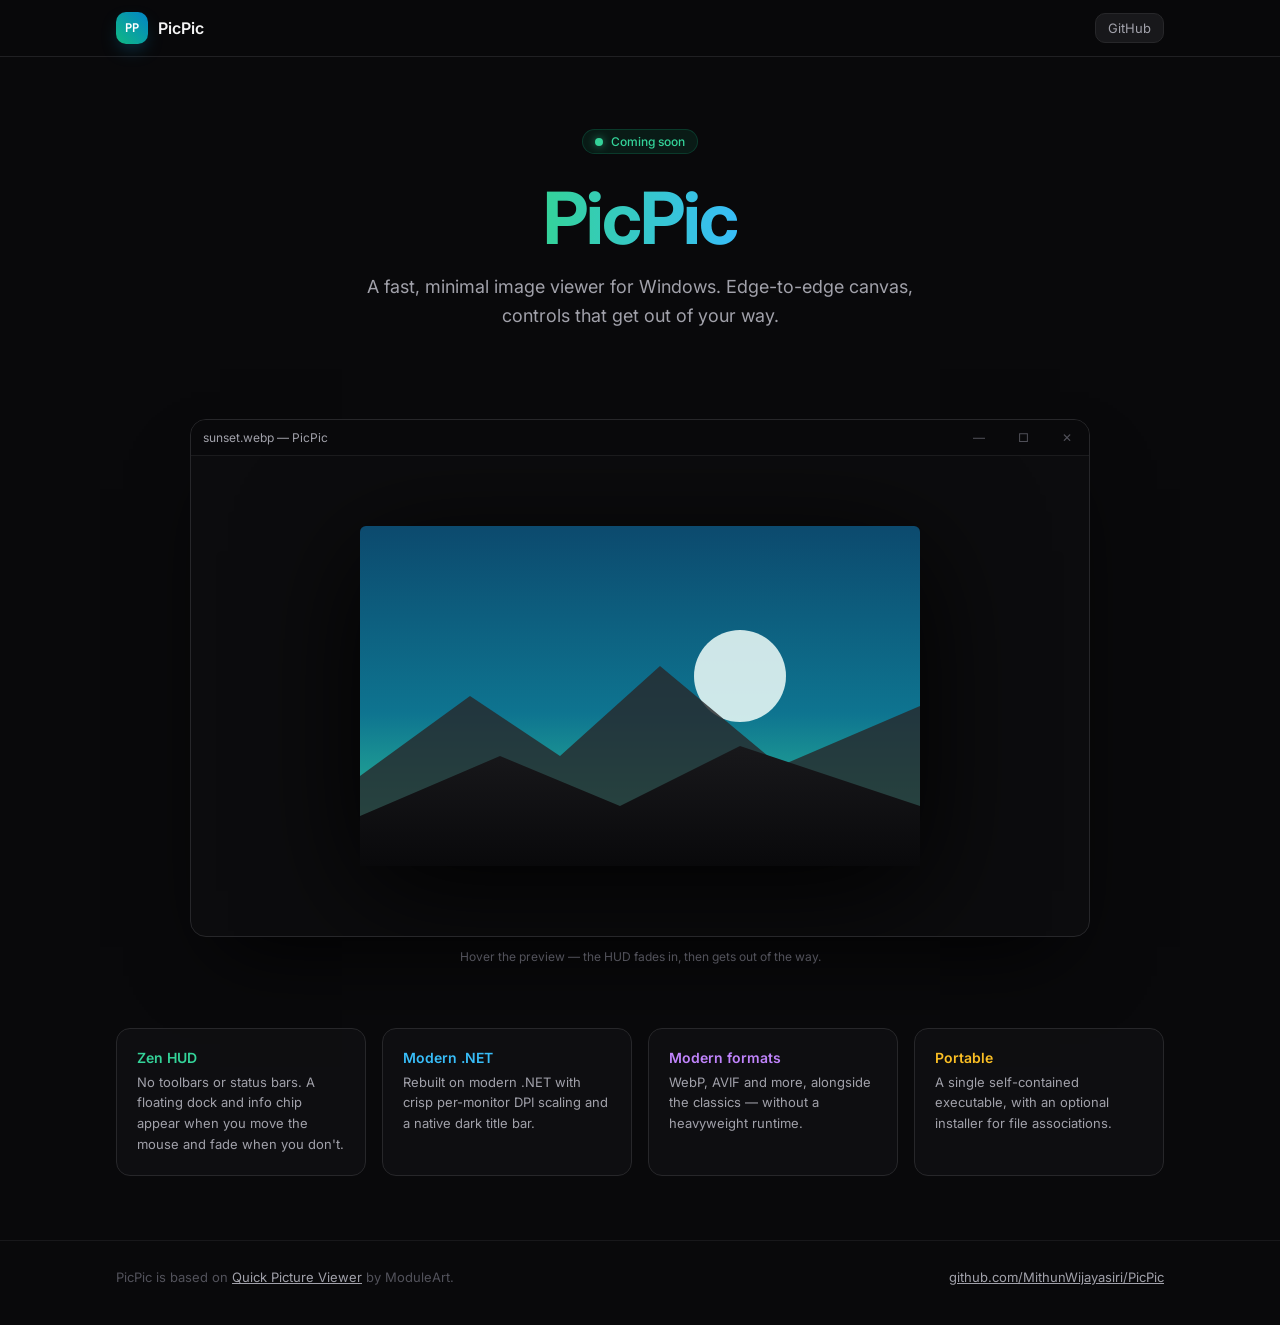
==== docs/index.html @ fc430e22 "chore: remove upstream packaging, funding and update checker Start PicPic as its own project with a " ====
<!DOCTYPE html>
<html lang="en">
<head>
  <meta charset="UTF-8">
  <meta name="viewport" content="width=device-width, initial-scale=1.0">
  <title>PicPic — Coming Soon</title>
  <meta name="description" content="PicPic is a fast, minimal image viewer for Windows. Coming soon.">
  <link rel="preconnect" href="https://fonts.googleapis.com">
  <link rel="preconnect" href="https://fonts.gstatic.com" crossorigin>
  <link href="https://fonts.googleapis.com/css2?family=Inter:wght@400;500;600;700&family=JetBrains+Mono:wght@400;500&display=swap" rel="stylesheet">
  <style>
    :root {
      --bg: #09090b;
      --canvas: #0c0c0e;
      --panel: rgba(22, 22, 26, 0.82);
      --line: rgba(255, 255, 255, 0.08);
      --text: #f4f4f5;
      --muted: #a1a1aa;
      --dim: #52525b;
      --emerald: #34d399;
      --sky: #38bdf8;
      --ease: cubic-bezier(0.16, 1, 0.3, 1);
    }
    * { box-sizing: border-box; margin: 0; padding: 0; }
    body {
      background: var(--bg);
      color: var(--text);
      font-family: 'Inter', system-ui, sans-serif;
      -webkit-font-smoothing: antialiased;
      min-height: 100vh;
    }
    ::selection { background: var(--sky); color: #fff; }
    a { color: inherit; }
    .mono { font-family: 'JetBrains Mono', ui-monospace, monospace; }
    .wrap { max-width: 1080px; margin: 0 auto; padding: 0 16px; }

    header {
      position: sticky; top: 0; z-index: 10;
      border-bottom: 1px solid rgba(39, 39, 42, 0.8);
      background: rgba(9, 9, 11, 0.8);
      backdrop-filter: blur(20px);
    }
    header .wrap { display: flex; align-items: center; justify-content: space-between; height: 56px; }
    .brand { display: flex; align-items: center; gap: 10px; font-weight: 600; text-decoration: none; }
    .logo {
      width: 32px; height: 32px; border-radius: 10px;
      background: linear-gradient(45deg, #10b981, #0284c7);
      box-shadow: 0 8px 20px -6px rgba(14, 165, 233, 0.4);
      display: grid; place-items: center;
      font-size: 12px; font-weight: 700; color: #fff;
    }
    .gh {
      font-size: 13px; color: var(--muted); text-decoration: none;
      padding: 6px 12px; border: 1px solid #27272a; border-radius: 10px; background: #18181b;
      transition: color .2s, border-color .2s;
    }
    .gh:hover { color: var(--text); border-color: #3f3f46; }

    .hero { text-align: center; padding: 72px 0 40px; }
    .pill {
      display: inline-flex; align-items: center; gap: 8px;
      font-size: 12px; font-weight: 500; color: var(--emerald);
      padding: 4px 12px; border-radius: 999px;
      background: rgba(16, 185, 129, 0.1); border: 1px solid rgba(16, 185, 129, 0.2);
    }
    .dot { width: 8px; height: 8px; border-radius: 50%; background: var(--emerald); box-shadow: 0 0 8px rgba(52, 211, 153, 0.6); }
    h1 { font-size: clamp(40px, 8vw, 72px); font-weight: 700; letter-spacing: -0.03em; margin: 20px 0 12px; }
    h1 span { background: linear-gradient(90deg, var(--emerald), var(--sky)); -webkit-background-clip: text; background-clip: text; color: transparent; }
    .lead { font-size: 18px; color: var(--muted); max-width: 560px; margin: 0 auto; line-height: 1.6; }

    /* Mock window */
    .window {
      margin: 48px auto 0; max-width: 900px;
      border: 1px solid #27272a; border-radius: 16px; overflow: hidden;
      background: var(--canvas);
      box-shadow: 0 40px 80px -30px rgba(0, 0, 0, 0.9);
    }
    .titlebar {
      height: 36px; display: flex; align-items: center; justify-content: space-between;
      padding-left: 12px; background: rgba(9, 9, 11, 0.8); border-bottom: 1px solid rgba(39, 39, 42, 0.6);
      font-size: 12px; color: var(--muted);
    }
    .controls { display: flex; height: 100%; }
    .controls i { width: 44px; display: grid; place-items: center; font-style: normal; color: var(--dim); }
    .viewport {
      position: relative; height: clamp(280px, 52vw, 480px);
      display: grid; place-items: center; overflow: hidden;
    }
    .viewport svg.art { width: 70%; max-width: 560px; height: auto; filter: drop-shadow(0 25px 60px rgba(0, 0, 0, 0.95)); }
    .glass {
      background: var(--panel); backdrop-filter: blur(20px);
      box-shadow: 0 20px 40px -15px rgba(0, 0, 0, 0.7), 0 0 0 1px rgba(255, 255, 255, 0.09);
    }
    .hud { transition: opacity .35s var(--ease), transform .35s var(--ease); }
    .chip {
      position: absolute; top: 16px; left: 16px;
      display: flex; align-items: center; gap: 10px;
      padding: 6px 12px; border-radius: 12px; font-size: 11px; color: var(--muted);
    }
    .chip b { color: #fff; font-weight: 500; }
    .chip .sep { color: var(--dim); }
    .dock {
      position: absolute; bottom: 20px; left: 50%; transform: translateX(-50%);
      display: flex; align-items: center; gap: 2px; padding: 6px; border-radius: 16px;
    }
    .dock span { padding: 7px 9px; border-radius: 10px; color: #d4d4d8; font-size: 12px; line-height: 1; }
    .dock .zoom { color: var(--sky); border: 1px solid rgba(56, 189, 248, 0.2); background: rgba(255, 255, 255, 0.05); }
    .dock .bar { width: 1px; height: 18px; padding: 0; margin: 0 4px; background: rgba(255, 255, 255, 0.1); }
    .dock svg { width: 16px; height: 16px; display: block; }
    .window:not(:hover) .chip { opacity: 0; }
    .window:not(:hover) .dock { opacity: 0; transform: translate(-50%, 16px); }
    .hint { text-align: center; margin-top: 12px; font-size: 12px; color: var(--dim); }

    /* Features */
    .features { display: grid; grid-template-columns: repeat(auto-fit, minmax(220px, 1fr)); gap: 16px; padding: 64px 0; }
    .card { padding: 20px; border-radius: 14px; background: rgba(24, 24, 27, 0.4); border: 1px solid #27272a; }
    .card h3 { font-size: 14px; font-weight: 600; margin-bottom: 6px; }
    .card p { font-size: 13px; color: var(--muted); line-height: 1.6; }
    .c1 { color: var(--emerald); } .c2 { color: var(--sky); } .c3 { color: #c084fc; } .c4 { color: #fbbf24; }

    footer { border-top: 1px solid #18181b; padding: 28px 0 40px; font-size: 13px; color: var(--dim); }
    footer .wrap { display: flex; flex-wrap: wrap; gap: 8px 24px; justify-content: space-between; }
    footer a { color: var(--muted); }
    footer a:hover { color: var(--text); }

    @media (prefers-reduced-motion: reduce) { .hud { transition: none; } }
    @media (max-width: 640px) {
      .dock .opt { display: none; }
      .chip .opt { display: none; }
    }
  </style>
</head>
<body>

  <header>
    <div class="wrap">
      <a class="brand" href="./"><span class="logo mono">PP</span>PicPic</a>
      <a class="gh" href="https://github.com/MithunWijayasiri/PicPic">GitHub</a>
    </div>
  </header>

  <main class="wrap">
    <section class="hero">
      <span class="pill"><span class="dot"></span>Coming soon</span>
      <h1><span>PicPic</span></h1>
      <p class="lead">A fast, minimal image viewer for Windows. Edge-to-edge canvas, controls that get out of your way.</p>
    </section>

    <div class="window" aria-label="PicPic preview">
      <div class="titlebar">
        <span>sunset.webp — PicPic</span>
        <div class="controls" aria-hidden="true"><i>&#8212;</i><i>&#9633;</i><i>&#10005;</i></div>
      </div>
      <div class="viewport">
        <svg class="art" viewBox="0 0 560 340" aria-hidden="true">
          <defs>
            <linearGradient id="sky" x1="0" y1="0" x2="0" y2="1">
              <stop offset="0" stop-color="#0c4a6e"/>
              <stop offset="0.55" stop-color="#0e7490"/>
              <stop offset="1" stop-color="#34d399"/>
            </linearGradient>
            <linearGradient id="hill" x1="0" y1="0" x2="0" y2="1">
              <stop offset="0" stop-color="#18181b"/>
              <stop offset="1" stop-color="#09090b"/>
            </linearGradient>
          </defs>
          <rect width="560" height="340" rx="6" fill="url(#sky)"/>
          <circle cx="380" cy="150" r="46" fill="#f0fdfa" opacity="0.85"/>
          <path d="M0 250 L110 170 L200 230 L300 140 L420 240 L560 180 L560 340 L0 340 Z" fill="#27272a" opacity="0.8"/>
          <path d="M0 290 L140 230 L260 280 L380 220 L560 280 L560 340 L0 340 Z" fill="url(#hill)"/>
        </svg>

        <div class="chip glass hud mono">
          <span class="dot"></span>
          <b>sunset.webp</b>
          <span class="sep opt">•</span><span class="opt">3840 × 2160</span>
          <span class="sep opt">•</span><span class="opt">1.2 MB</span>
        </div>

        <div class="dock glass hud mono" aria-hidden="true">
          <span><svg fill="none" stroke="currentColor" stroke-width="2" viewBox="0 0 24 24"><path stroke-linecap="round" stroke-linejoin="round" d="M15 19l-7-7 7-7"/></svg></span>
          <span style="color:var(--muted)"><b style="color:#fff;font-weight:500">7</b> / 48</span>
          <span><svg fill="none" stroke="currentColor" stroke-width="2" viewBox="0 0 24 24"><path stroke-linecap="round" stroke-linejoin="round" d="M9 5l7 7-7 7"/></svg></span>
          <span class="bar"></span>
          <span class="opt"><svg fill="none" stroke="currentColor" stroke-width="2" viewBox="0 0 24 24"><path stroke-linecap="round" d="M20 12H4"/></svg></span>
          <span class="zoom">78%</span>
          <span class="opt"><svg fill="none" stroke="currentColor" stroke-width="2" viewBox="0 0 24 24"><path stroke-linecap="round" d="M12 4v16m8-8H4"/></svg></span>
          <span class="bar opt"></span>
          <span class="opt"><svg fill="none" stroke="currentColor" stroke-width="2" viewBox="0 0 24 24"><path stroke-linecap="round" stroke-linejoin="round" d="M4 4v5h.582m15.356 2A8.001 8.001 0 004.582 9m0 0H9m11 11v-5h-.581m0 0a8.003 8.003 0 01-15.357-2m15.357 2H15"/></svg></span>
          <span>1:1</span>
          <span><svg fill="none" stroke="currentColor" stroke-width="2" viewBox="0 0 24 24"><path stroke-linecap="round" stroke-linejoin="round" d="M3 8V4m0 0h4M3 4l6 6m12-6h-4m4 0v4m0-4l-6 6M3 16v4m0 0h4m-4 0l6-6m12 6l-6-6m6 6v-4m0 4h-4"/></svg></span>
        </div>
      </div>
    </div>
    <p class="hint">Hover the preview — the HUD fades in, then gets out of the way.</p>

    <section class="features">
      <div class="card"><h3 class="c1">Zen HUD</h3><p>No toolbars or status bars. A floating dock and info chip appear when you move the mouse and fade when you don't.</p></div>
      <div class="card"><h3 class="c2">Modern .NET</h3><p>Rebuilt on modern .NET with crisp per-monitor DPI scaling and a native dark title bar.</p></div>
      <div class="card"><h3 class="c3">Modern formats</h3><p>WebP, AVIF and more, alongside the classics — without a heavyweight runtime.</p></div>
      <div class="card"><h3 class="c4">Portable</h3><p>A single self-contained executable, with an optional installer for file associations.</p></div>
    </section>
  </main>

  <footer>
    <div class="wrap">
      <span>PicPic is based on <a href="https://github.com/ModuleArt/quick-picture-viewer">Quick Picture Viewer</a> by ModuleArt.</span>
      <a href="https://github.com/MithunWijayasiri/PicPic">github.com/MithunWijayasiri/PicPic</a>
    </div>
  </footer>

</body>
</html>
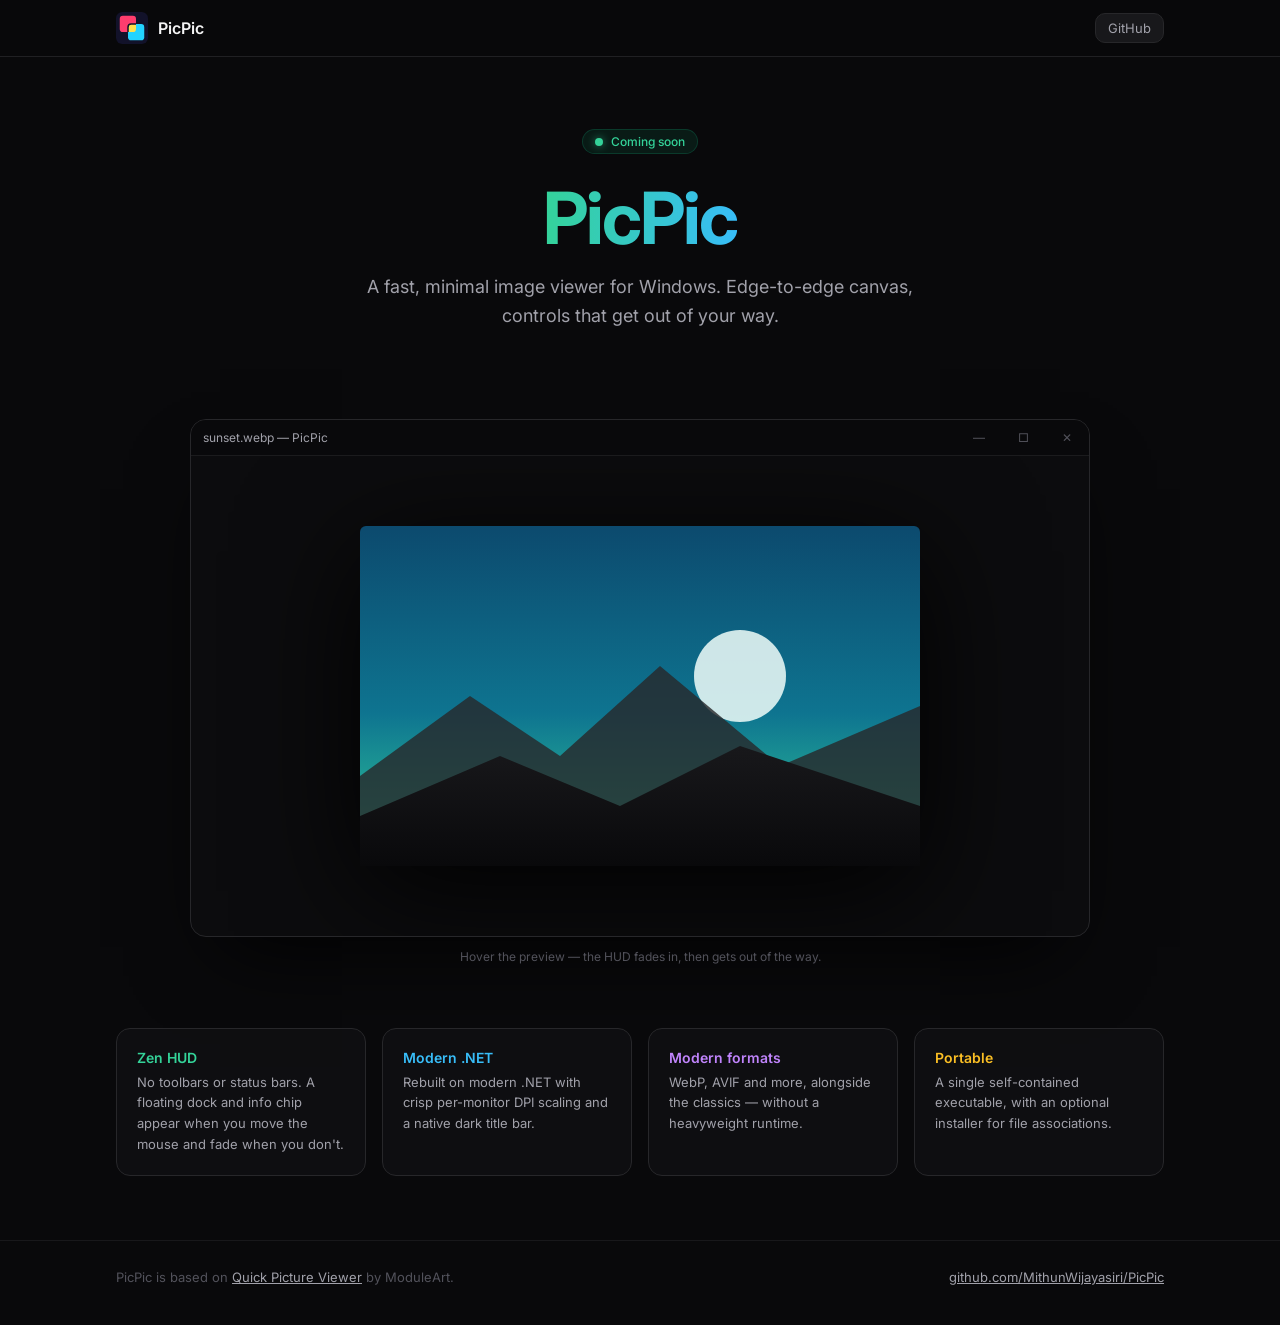
==== commit a7dd2f43: "feat: add PicPic icon to app, README and site" ====
--- a/docs/index.html
+++ b/docs/index.html
@@ -4,6 +4,9 @@
   <meta charset="UTF-8">
   <meta name="viewport" content="width=device-width, initial-scale=1.0">
   <title>PicPic — Coming Soon</title>
+  <link rel="icon" href="favicon.ico" sizes="any">
+  <link rel="icon" href="picpic-favicon.svg" type="image/svg+xml">
+  <link rel="apple-touch-icon" href="apple-touch-icon.png">
   <meta name="description" content="PicPic is a fast, minimal image viewer for Windows. Coming soon.">
   <link rel="preconnect" href="https://fonts.googleapis.com">
   <link rel="preconnect" href="https://fonts.gstatic.com" crossorigin>
@@ -42,13 +45,7 @@
     }
     header .wrap { display: flex; align-items: center; justify-content: space-between; height: 56px; }
     .brand { display: flex; align-items: center; gap: 10px; font-weight: 600; text-decoration: none; }
-    .logo {
-      width: 32px; height: 32px; border-radius: 10px;
-      background: linear-gradient(45deg, #10b981, #0284c7);
-      box-shadow: 0 8px 20px -6px rgba(14, 165, 233, 0.4);
-      display: grid; place-items: center;
-      font-size: 12px; font-weight: 700; color: #fff;
-    }
+    .logo { width: 32px; height: 32px; display: block; }
     .gh {
       font-size: 13px; color: var(--muted); text-decoration: none;
       padding: 6px 12px; border: 1px solid #27272a; border-radius: 10px; background: #18181b;
@@ -134,7 +131,7 @@
 
   <header>
     <div class="wrap">
-      <a class="brand" href="./"><span class="logo mono">PP</span>PicPic</a>
+      <a class="brand" href="./"><img class="logo" src="picpic-favicon.svg" alt="">PicPic</a>
       <a class="gh" href="https://github.com/MithunWijayasiri/PicPic">GitHub</a>
     </div>
   </header>
